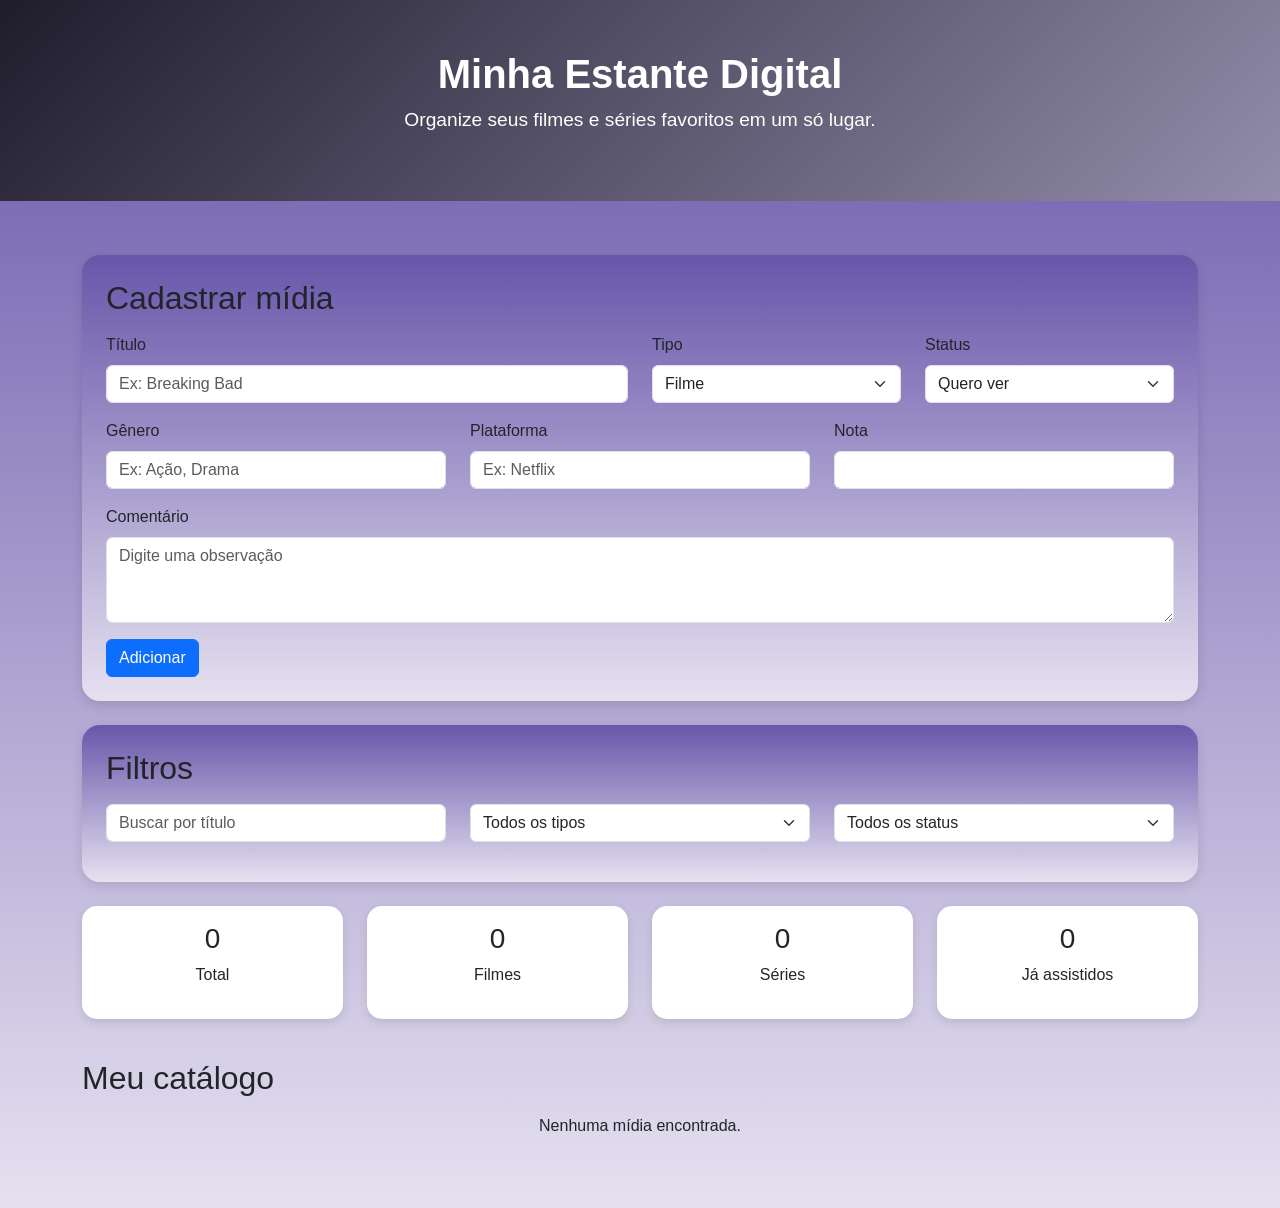
==== minha_estante_digital/index.html @ 7864de27 "adicionando a estrutura basica da minha pagina" ====
<!DOCTYPE html>
<html lang="pt-BR">
<head>
  <meta charset="UTF-8">
  <meta name="viewport" content="width=device-width, initial-scale=1.0">
  <title>Minha Estante Digital</title>

  <!-- Bootstrap -->
  <link href="https://cdn.jsdelivr.net/npm/bootstrap@5.3.3/dist/css/bootstrap.min.css" rel="stylesheet">

  <!-- CSS próprio -->
 <link rel="stylesheet" href="CSS/style.css">
</head>
<body>

  <header class="cabecalho text-center">
    <h1>Minha Estante Digital</h1>
    <p>Organize seus filmes e séries favoritos em um só lugar.</p>
  </header>

  <main class="container my-4">
    <section class="card p-4 mb-4">
  <h2 class="mb-3">Cadastrar mídia</h2>

  <form id="formMidia">
    <div class="row">
      <div class="col-md-6 mb-3">
        <label for="titulo" class="form-label">Título</label>
        <input type="text" id="titulo" class="form-control" placeholder="Ex: Breaking Bad">
      </div>

      <div class="col-md-3 mb-3">
        <label for="tipo" class="form-label">Tipo</label>
        <select id="tipo" class="form-select">
          <option value="Filme">Filme</option>
          <option value="Série">Série</option>
        </select>
      </div>

      <div class="col-md-3 mb-3">
        <label for="status" class="form-label">Status</label>
        <select id="status" class="form-select">
          <option value="Quero ver">Quero ver</option>
          <option value="Assistindo">Assistindo</option>
          <option value="Já assisti">Já assisti</option>
        </select>
      </div>
    </div>

    <div class="row">
      <div class="col-md-4 mb-3">
        <label for="genero" class="form-label">Gênero</label>
        <input type="text" id="genero" class="form-control" placeholder="Ex: Ação, Drama">
      </div>

      <div class="col-md-4 mb-3">
        <label for="plataforma" class="form-label">Plataforma</label>
        <input type="text" id="plataforma" class="form-control" placeholder="Ex: Netflix">
      </div>

      <div class="col-md-4 mb-3">
        <label for="nota" class="form-label">Nota</label>
        <input type="number" id="nota" class="form-control" min="0" max="10" step="0.1">
      </div>
    </div>

    <div class="mb-3">
      <label for="comentario" class="form-label">Comentário</label>
      <textarea id="comentario" class="form-control" rows="3" placeholder="Digite uma observação"></textarea>
    </div>

    <button type="submit" class="btn btn-primary">Adicionar</button>
  </form>
</section>
<section class="card p-4 mb-4">
  <h2 class="mb-3">Filtros</h2>

  <div class="row">
    <div class="col-md-4 mb-3">
      <input type="text" id="filtroTitulo" class="form-control" placeholder="Buscar por título">
    </div>

    <div class="col-md-4 mb-3">
      <select id="filtroTipo" class="form-select">
        <option value="">Todos os tipos</option>
        <option value="Filme">Filme</option>
        <option value="Série">Série</option>
      </select>
    </div>

    <div class="col-md-4 mb-3">
      <select id="filtroStatus" class="form-select">
        <option value="">Todos os status</option>
        <option value="Quero ver">Quero ver</option>
        <option value="Assistindo">Assistindo</option>
        <option value="Já assisti">Já assisti</option>
      </select>
    </div>
  </div>
</section>

<section class="row text-center mb-4">
  <div class="col-md-3 mb-3">
    <div class="card p-3">
      <h3 id="totalMidias">0</h3>
      <p>Total</p>
    </div>
  </div>

  <div class="col-md-3 mb-3">
    <div class="card p-3">
      <h3 id="totalFilmes">0</h3>
      <p>Filmes</p>
    </div>
  </div>

  <div class="col-md-3 mb-3">
    <div class="card p-3">
      <h3 id="totalSeries">0</h3>
      <p>Séries</p>
    </div>
  </div>

  <div class="col-md-3 mb-3">
    <div class="card p-3">
      <h3 id="totalAssistidos">0</h3>
      <p>Já assistidos</p>
    </div>
  </div>
</section>
<section>
  <h2 class="mb-3">Meu catálogo</h2>
  <div id="listaMidias" class="row"></div>
</section>

  </main>

  <!-- link do js -->
  <script src="JS/script.js"></script>
</body>
</html>
---- minha_estante_digital/CSS/style.css ----
body {
   background: linear-gradient(180deg, #6856aa, #e5e1f0);
  font-family: Arial, Helvetica, sans-serif;
}

.cabecalho {
  background: linear-gradient(135deg, #1f1c2c, #928dab);
  color: white;
  padding: 50px 20px;
}

.cabecalho h1 {
  font-size: 2.5rem;
  font-weight: bold;
}

.cabecalho p {
  font-size: 1.2rem;
}

.card {
  border: none;
  border-radius: 15px;
  box-shadow: 0 4px 10px rgba(0, 0, 0, 0.1);
}

.card-midia {
  height: 100%;
}

.badge-status {
  font-size: 0.9rem;
}

.btn-excluir {
  width: 100%;
}

main {
  padding-top: 30px;
  padding-bottom: 30px;
}

section.card {
  background: linear-gradient(180deg, #6856aa, #e5e1f0);
  border: none;
  border-radius: 18px;
  margin-bottom: 25px;
  box-shadow: 0 4px 12px rgba(12, 12, 12, 0.12);
}
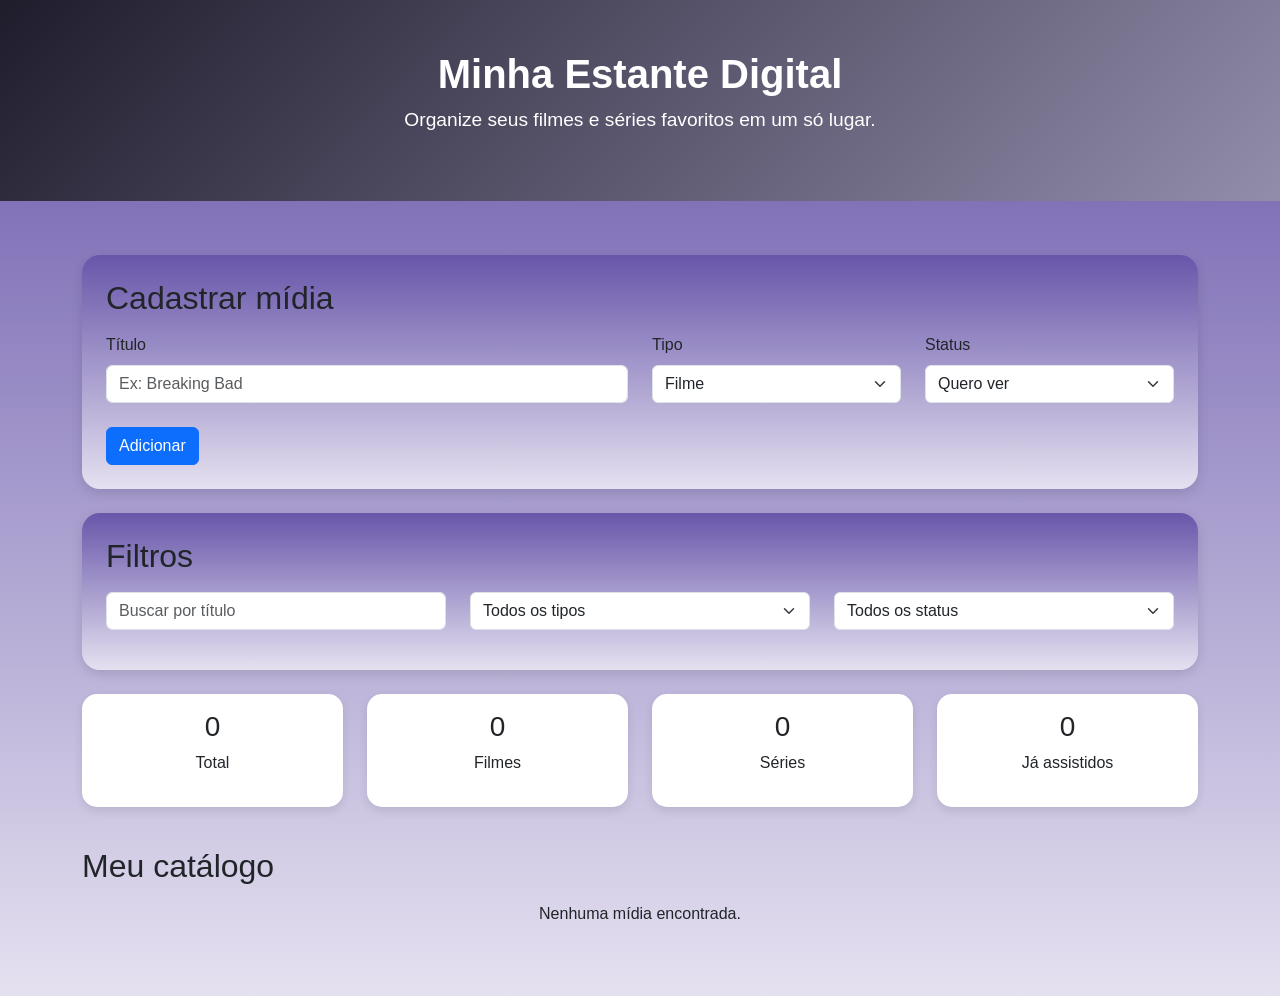
==== commit 243280dd: "ALTERAÇÕES" ====
--- a/minha_estante_digital/index.html
+++ b/minha_estante_digital/index.html
@@ -6,8 +6,7 @@
   <title>Minha Estante Digital</title>
 
   <!-- Bootstrap -->
-  <link href="https://cdn.jsdelivr.net/npm/bootstrap@5.3.3/dist/css/bootstrap.min.css" rel="stylesheet">
-
+  <link href="dependencias/bootstrap/css/bootstrap.min.css" rel="stylesheet">
   <!-- CSS próprio -->
  <link rel="stylesheet" href="CSS/style.css">
 </head>
@@ -24,10 +23,19 @@
 
   <form id="formMidia">
     <div class="row">
-      <div class="col-md-6 mb-3">
-        <label for="titulo" class="form-label">Título</label>
-        <input type="text" id="titulo" class="form-control" placeholder="Ex: Breaking Bad">
-      </div>
+   <div class="col-md-6 mb-3">
+  <label for="titulo" class="form-label">Título</label>
+
+  <input 
+    type="text" 
+    id="titulo" 
+    class="form-control" 
+    placeholder="Ex: Breaking Bad"
+    autocomplete="off"
+  >
+
+  <div id="sugestoesFilmes" class="list-group mt-2"></div>
+</div>
 
       <div class="col-md-3 mb-3">
         <label for="tipo" class="form-label">Tipo</label>
@@ -45,28 +53,6 @@
           <option value="Já assisti">Já assisti</option>
         </select>
       </div>
-    </div>
-
-    <div class="row">
-      <div class="col-md-4 mb-3">
-        <label for="genero" class="form-label">Gênero</label>
-        <input type="text" id="genero" class="form-control" placeholder="Ex: Ação, Drama">
-      </div>
-
-      <div class="col-md-4 mb-3">
-        <label for="plataforma" class="form-label">Plataforma</label>
-        <input type="text" id="plataforma" class="form-control" placeholder="Ex: Netflix">
-      </div>
-
-      <div class="col-md-4 mb-3">
-        <label for="nota" class="form-label">Nota</label>
-        <input type="number" id="nota" class="form-control" min="0" max="10" step="0.1">
-      </div>
-    </div>
-
-    <div class="mb-3">
-      <label for="comentario" class="form-label">Comentário</label>
-      <textarea id="comentario" class="form-control" rows="3" placeholder="Digite uma observação"></textarea>
     </div>
 
     <button type="submit" class="btn btn-primary">Adicionar</button>
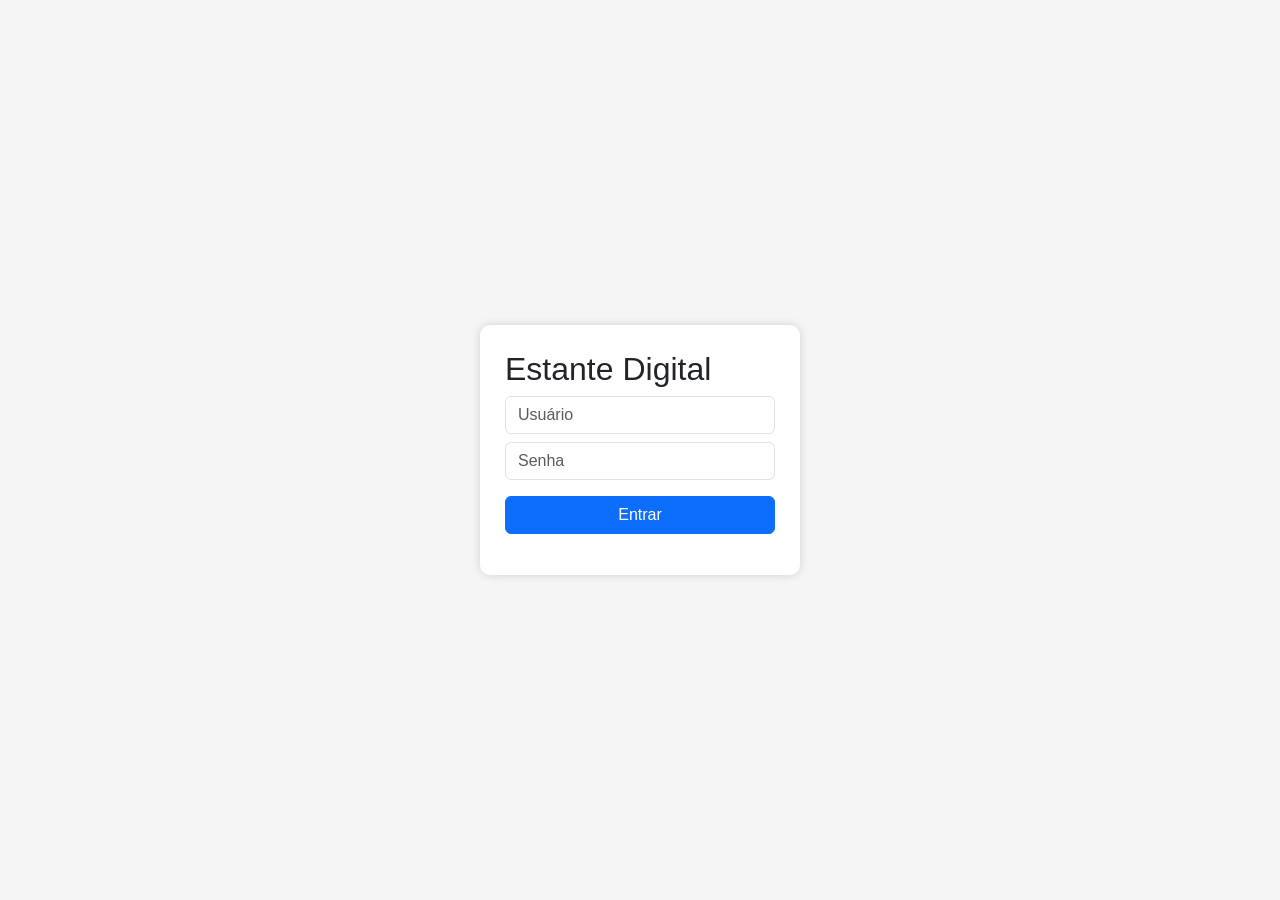
==== commit 3ec67716: "fase 3" ====
--- a/minha_estante_digital/index.html
+++ b/minha_estante_digital/index.html
@@ -3,125 +3,42 @@
 <head>
   <meta charset="UTF-8">
   <meta name="viewport" content="width=device-width, initial-scale=1.0">
+
   <title>Minha Estante Digital</title>
 
-  <!-- Bootstrap -->
+   <!-- Bootstrap  -->
   <link href="dependencias/bootstrap/css/bootstrap.min.css" rel="stylesheet">
-  <!-- CSS próprio -->
- <link rel="stylesheet" href="CSS/style.css">
+
+   <!-- CSS próprio  -->
+  <link rel="stylesheet" href="CSS/style.css">
 </head>
+
 <body>
 
-  <header class="cabecalho text-center">
-    <h1>Minha Estante Digital</h1>
-    <p>Organize seus filmes e séries favoritos em um só lugar.</p>
-  </header>
+  <div id="login"></div>
 
+  <!-- carregar  cabeçalho -->
+  <div id="areaHeader"></div>
+
+  <!-- carregar Conteúdo principal -->
   <main class="container my-4">
-    <section class="card p-4 mb-4">
-  <h2 class="mb-3">Cadastrar mídia</h2>
 
-  <form id="formMidia">
-    <div class="row">
-   <div class="col-md-6 mb-3">
-  <label for="titulo" class="form-label">Título</label>
+    <!-- carregar formulário -->
+    <div id="areaFormulario"></div>
 
-  <input 
-    type="text" 
-    id="titulo" 
-    class="form-control" 
-    placeholder="Ex: Breaking Bad"
-    autocomplete="off"
-  >
+    <!-- carregar filtros -->
+    <div id="areaFiltros"></div>
 
-  <div id="sugestoesFilmes" class="list-group mt-2"></div>
-</div>
+    <!-- carregar estatísticas-->
+    <div id="areaEstatisticas"></div>
 
-      <div class="col-md-3 mb-3">
-        <label for="tipo" class="form-label">Tipo</label>
-        <select id="tipo" class="form-select">
-          <option value="Filme">Filme</option>
-          <option value="Série">Série</option>
-        </select>
-      </div>
-
-      <div class="col-md-3 mb-3">
-        <label for="status" class="form-label">Status</label>
-        <select id="status" class="form-select">
-          <option value="Quero ver">Quero ver</option>
-          <option value="Assistindo">Assistindo</option>
-          <option value="Já assisti">Já assisti</option>
-        </select>
-      </div>
-    </div>
-
-    <button type="submit" class="btn btn-primary">Adicionar</button>
-  </form>
-</section>
-<section class="card p-4 mb-4">
-  <h2 class="mb-3">Filtros</h2>
-
-  <div class="row">
-    <div class="col-md-4 mb-3">
-      <input type="text" id="filtroTitulo" class="form-control" placeholder="Buscar por título">
-    </div>
-
-    <div class="col-md-4 mb-3">
-      <select id="filtroTipo" class="form-select">
-        <option value="">Todos os tipos</option>
-        <option value="Filme">Filme</option>
-        <option value="Série">Série</option>
-      </select>
-    </div>
-
-    <div class="col-md-4 mb-3">
-      <select id="filtroStatus" class="form-select">
-        <option value="">Todos os status</option>
-        <option value="Quero ver">Quero ver</option>
-        <option value="Assistindo">Assistindo</option>
-        <option value="Já assisti">Já assisti</option>
-      </select>
-    </div>
-  </div>
-</section>
-
-<section class="row text-center mb-4">
-  <div class="col-md-3 mb-3">
-    <div class="card p-3">
-      <h3 id="totalMidias">0</h3>
-      <p>Total</p>
-    </div>
-  </div>
-
-  <div class="col-md-3 mb-3">
-    <div class="card p-3">
-      <h3 id="totalFilmes">0</h3>
-      <p>Filmes</p>
-    </div>
-  </div>
-
-  <div class="col-md-3 mb-3">
-    <div class="card p-3">
-      <h3 id="totalSeries">0</h3>
-      <p>Séries</p>
-    </div>
-  </div>
-
-  <div class="col-md-3 mb-3">
-    <div class="card p-3">
-      <h3 id="totalAssistidos">0</h3>
-      <p>Já assistidos</p>
-    </div>
-  </div>
-</section>
-<section>
-  <h2 class="mb-3">Meu catálogo</h2>
-  <div id="listaMidias" class="row"></div>
-</section>
+    <!-- carregar catálogo-->
+    <div id="areaCatalogo"></div>
 
   </main>
 
-  <!-- link do js -->
-  <script src="JS/script.js"></script>
+  <!-- Primeiro carrega os componentes HTML, depois inicia o sistema -->
+  <script type="module" src="./JS/carregar_componentes.js"></script>
+
 </body>
 </html>
--- a/minha_estante_digital/CSS/style.css
+++ b/minha_estante_digital/CSS/style.css
@@ -1,5 +1,6 @@
+/* estilo geral na página inteira. */
 body {
-   background: linear-gradient(180deg, #6856aa, #e5e1f0);
+  background: linear-gradient(180deg, #6856aa, #e5e1f0);
   font-family: Arial, Helvetica, sans-serif;
 }
 
@@ -7,6 +8,7 @@
   background: linear-gradient(135deg, #1f1c2c, #928dab);
   color: white;
   padding: 50px 20px;
+  position: relative;
 }
 
 .cabecalho h1 {
@@ -28,6 +30,7 @@
   height: 100%;
 }
 
+/* ajusta o tamanho do badge de status. O badge é aquela etiqueta visual que mostra se a mídia está como “Quero ver”, “Assistindo” ou “Já assisti”. */
 .badge-status {
   font-size: 0.9rem;
 }
@@ -41,10 +44,40 @@
   padding-bottom: 30px;
 }
 
+/* Aqui eu estilizo as seções principais da página, como o formulário e os filtros. Elas também usam a classe card, mas recebem um fundo em degradê, bordas arredondadas e sombra. */
 section.card {
   background: linear-gradient(180deg, #6856aa, #e5e1f0);
   border: none;
   border-radius: 18px;
   margin-bottom: 25px;
   box-shadow: 0 4px 12px rgba(12, 12, 12, 0.12);
+}
+
+.login-container {
+  position: fixed;
+  inset: 0;
+
+  display: flex;
+  justify-content: center;
+  align-items: center;
+
+  background: #f5f5f5;
+}
+
+.login-box {
+  width: 320px;
+
+  padding: 25px;
+
+  background: white;
+
+  border-radius: 10px;
+
+  box-shadow: 0 0 10px rgba(0, 0, 0, 0.15);
+}
+
+#btnLogout {
+  position: absolute;
+  top: 10px;
+  right: 10px;
 }
